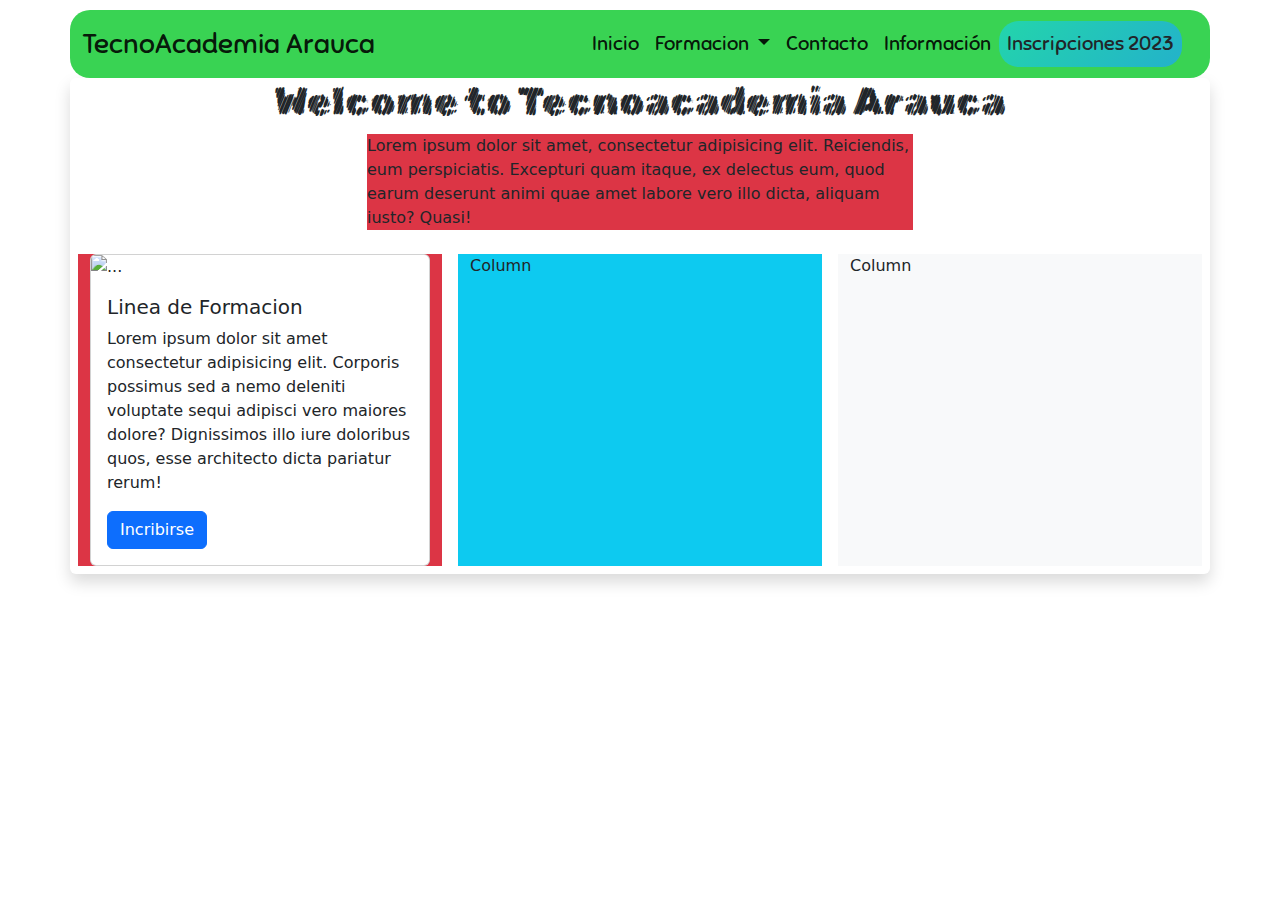
==== index.html @ 53ff36c5 "Index Navigation" ====
<!DOCTYPE html>
<html lang="en">

<head>
    <link rel="shortcut icon" href="assets/img/logoSena.png" type="image/x-icon">
    <!-- Link de esytilo personañlizados -->
    <link rel="stylesheet" href="/assets/style.css">
    <!-- Link de estilo de Bootstrap -->
    <link rel="stylesheet" href="assets/css/bootstrap.css">
    <meta charset="UTF-8">
    <meta http-equiv="X-UA-Compatible" content="IE=edge">
    <meta name="viewport"
        content="width=device-width, user-scalable=no, initial-scale=1.0, maximum-scale=1.0, minimum-scale=1.0">
    <title>BQ - Learning more and More</title>
</head>

<body>
    <header>
        <nav class="container navbar navbar-expand-lg menu-bar bg-sena" aria-label="Offcanvas navbar large">
            <div class="container-fluid">
                <a class="navbar-brand fs-3" href="">TecnoAcademia Arauca</a>
                <button class="navbar-toggler" type="button" data-bs-toggle="offcanvas"
                    data-bs-target="#offcanvasNavbar2" aria-controls="offcanvasNavbar2">
                    <span class="navbar-toggler-icon"></span>
                </button>
                <div class="offcanvas offcanvas-end text-bg-dark" tabindex="-1" id="offcanvasNavbar2"
                    aria-labelledby="offcanvasNavbar2Label">
                    <div class="offcanvas-header">
                        <h5 class="offcanvas-title" id="offcanvasNavbar2Label">Tecnoacademia Arauca</h5>
                        <button type="button" class="btn-close btn-close-white" data-bs-dismiss="offcanvas"
                            aria-label="Close"></button>
                    </div>
                    <div class="offcanvas-body">
                        <ul class="navbar-nav justify-content-end flex-grow-1 pe-3">
                            <li class="nav-item fs-5">
                                <a class="nav-link active" aria-current="page" href="#">Inicio</a>
                            </li>
                            <li class="nav-item dropdown fs-5">
                                <a class="nav-link dropdown-toggle active" href="#" role="button"
                                    data-bs-toggle="dropdown" aria-expanded="true">
                                    Formacion
                                </a>
                                <ul class="dropdown-menu">
                                    <li>Lineas disponibles</li>
                                    <li>
                                        <hr class="dropdown-divider">
                                    </li>
                                    <li><a class="dropdown-item fs-6" href="#">TIC</a></li>
                                    <li><a class="dropdown-item fs-6" href="#">Robotica</a></li>
                                    <li><a class="dropdown-item fs-6" href="#">Ingenieria</a></li>
                                    <li><a class="dropdown-item fs-6" href="#">Biotecnologia</a></li>
                                    <li><a class="dropdown-item fs-6" href="#">Ciencias Basicas</a></li>
                                </ul>
                            </li>
                            <li class="nav-item fs-5">
                                <a class="nav-link active" href="#">Contacto</a>
                            </li>
                            <li class="nav-item fs-5">
                                <a class="nav-link active" href="#">Información</a>
                            </li>
                            <li class="nav-item" id="btn-inscripciones">
                                <a class="nav-link active fs-5 text-dark" aria-current="page" href="view/">
                                    Inscripciones 2023
                                </a>
                            </li>
                        </ul>
                    </div>
                </div>
            </div>
        </nav>
    </header>
    <main>
        <!--? Banner de Under-Construction -->
        <!-- <div class="container shadow rounded">
            <div class="alert alert-danger fs-5" role="alert">
                Nuestro equipo de desarrollo aún se encuentra trabajando en este sitio Web 
            </div>  
            <div class="container-fluid mx-auto">
                <img src="assets/img/under_costruction.gif" class="img-fluid" alt="...">
            </div>
        </div> -->
        <div class="container shadow rounded">
            <div class="container">
                <h1 class="welcome-banner fs-1 text-center">Welcome to Tecnoacademia Arauca</h1>
                <div class="bg-danger col-6 mx-auto">
                    <p class="mx-auto">
                        Lorem ipsum dolor sit amet, consectetur adipisicing elit. Reiciendis, eum perspiciatis.
                        Excepturi quam itaque, ex delectus eum, quod earum deserunt animi quae amet labore vero illo
                        dicta, aliquam iusto? Quasi!
                    </p>
                </div>
            </div>
            <!-- Contenido de las lineas de formacion -->
            <div class="row">
                <div class="col bg-danger m-2">
                    <div class="card linea-formacion">
                        <img src="..." class="card-img-top" alt="...">
                        <div class="card-body">
                            <h5 class="card-title">Linea de Formacion</h5>
                            <p class="card-text">
                                Lorem ipsum dolor sit amet consectetur adipisicing elit. Corporis possimus sed a nemo
                                deleniti voluptate sequi adipisci vero maiores dolore? Dignissimos illo iure doloribus
                                quos, esse architecto dicta pariatur rerum!
                            </p>
                            <a href="/view/inscripcion.html" class="btn btn-primary">Incribirse</a>
                        </div>
                    </div>
                </div>
                <div class="col bg-info m-2">
                    Column
                </div>
                <div class="col bg-light m-2">
                    <!-- Here the content -->
                    Column
                </div>
            </div>
        </div>
    </main>

    <!-- <section>
        <div class="wave">
            <svg data-name="Layer 1" xmlns="http://www.w3.org/2000/svg" viewBox="0 0 1200 120"
                preserveAspectRatio="none">
                <path
                    d="M321.39,56.44c58-10.79,114.16-30.13,172-41.86,82.39-16.72,168.19-17.73,250.45-.39C823.78,31,906.67,72,985.66,92.83c70.05,18.48,146.53,26.09,214.34,3V0H0V27.35A600.21,600.21,0,0,0,321.39,56.44Z"
                    class="shape-fill"></path>
            </svg>
        </div>
    </section> -->
    <!-- Espacio reservado para la vinculacion de los frameworks -->
    <script src="assets/js/bootstrap.bundle.js"></script>
</body>

</html>
---- assets/style.css ----
@import url('https://fonts.googleapis.com/css2?family=Caveat&family=Inter:wght@500&family=Mansalva&family=Rubik+Marker+Hatch&family=Sniglet&display=swap');
/* List Font-family 
    ?font-family: 'Caveat', cursive;
    *font-family: 'Mansalva', cursive;
    ?font-family: 'Rubik Marker Hatch', cursive;
    *font-family: 'Sniglet', cursive;
    ?font-family: 'Inter', sans-serif
*/
@import url(css/menu.css);
/* Importamos los estilos que estan por serpardo */

/* Estilo de colo con paleta de colores sena */
.bg-sena{
    background:#39d353
}
.bg-navbar{
    background: rgb(80,194,110);
    background: linear-gradient(346deg, rgba(80,194,110,1) 14%, rgba(57,169,0,1) 48%, rgba(24,177,134,0.9920343137254902) 88%);
}
.menu-bar{
    margin-top: 10px;
    border-radius: 20px;
    /* font-family: 'Inter', sans-serif; */
    font-family: 'Sniglet', cursive;
}
.welcome-banner{
    font-family: 'Rubik Marker Hatch', cursive
}
#btn-inscripciones{
    border-radius: 20px;
    background: linear-gradient(-45deg, #ee7752, #e73c7e, #23a6d5, #23d5ab);
	background-size: 400% 400%;
	-webkit-animation: gradient 10s ease infinite;
	        animation: gradient 10s ease infinite;
}
@keyframes gradient {
	0% {
		background-position: 0% 50%;
	}
	50% {
		background-position: 100% 50%;
	}
	100% {
		background-position: 0% 50%;
	}
}
#btn-inscripciones:hover{
    background-color: rgb(187, 156, 115);
    border-radius: 20px;
    transform: scale(1.05);
}
/*? Estilo del banner de sitio en construccion */
#welcome-banner{
    font-size: 50px; 
    font-family: 'Mansalva', cursive;
    text-align: center;

}
.linea-formacion{
    transition: 0.2s linear;
}
.linea-formacion:hover{
    transform: translateY(-15px);
}

.under-construction{
    border-radius: 20%;
    width: 30pc;
    height: 30pc;
    background-image: url(img/68977-sitio-web-en-construccion.gif);
    background-repeat: no-repeat;
    background-size: cover;
    margin: auto;
    display: flex;
    justify-content: center;
}

.wave {
    position: absolute;
    bottom: 0;
    left: 0;
    width: 100%;
    overflow: hidden;
    line-height: 0;
    transform: rotate(180deg);
}

.wave svg {
    position: relative;
    display: block;
    width: calc(126% + 1.3px);
    height: 282px;
}

.wave .shape-fill {
    fill: #39a900;
}
/* Espacio para el formulario */
.form-layout{
    max-width: 1000px;
}
.next-section{
    background-color: #e73c7e;
    width: 100px;
    height: 50px;
}
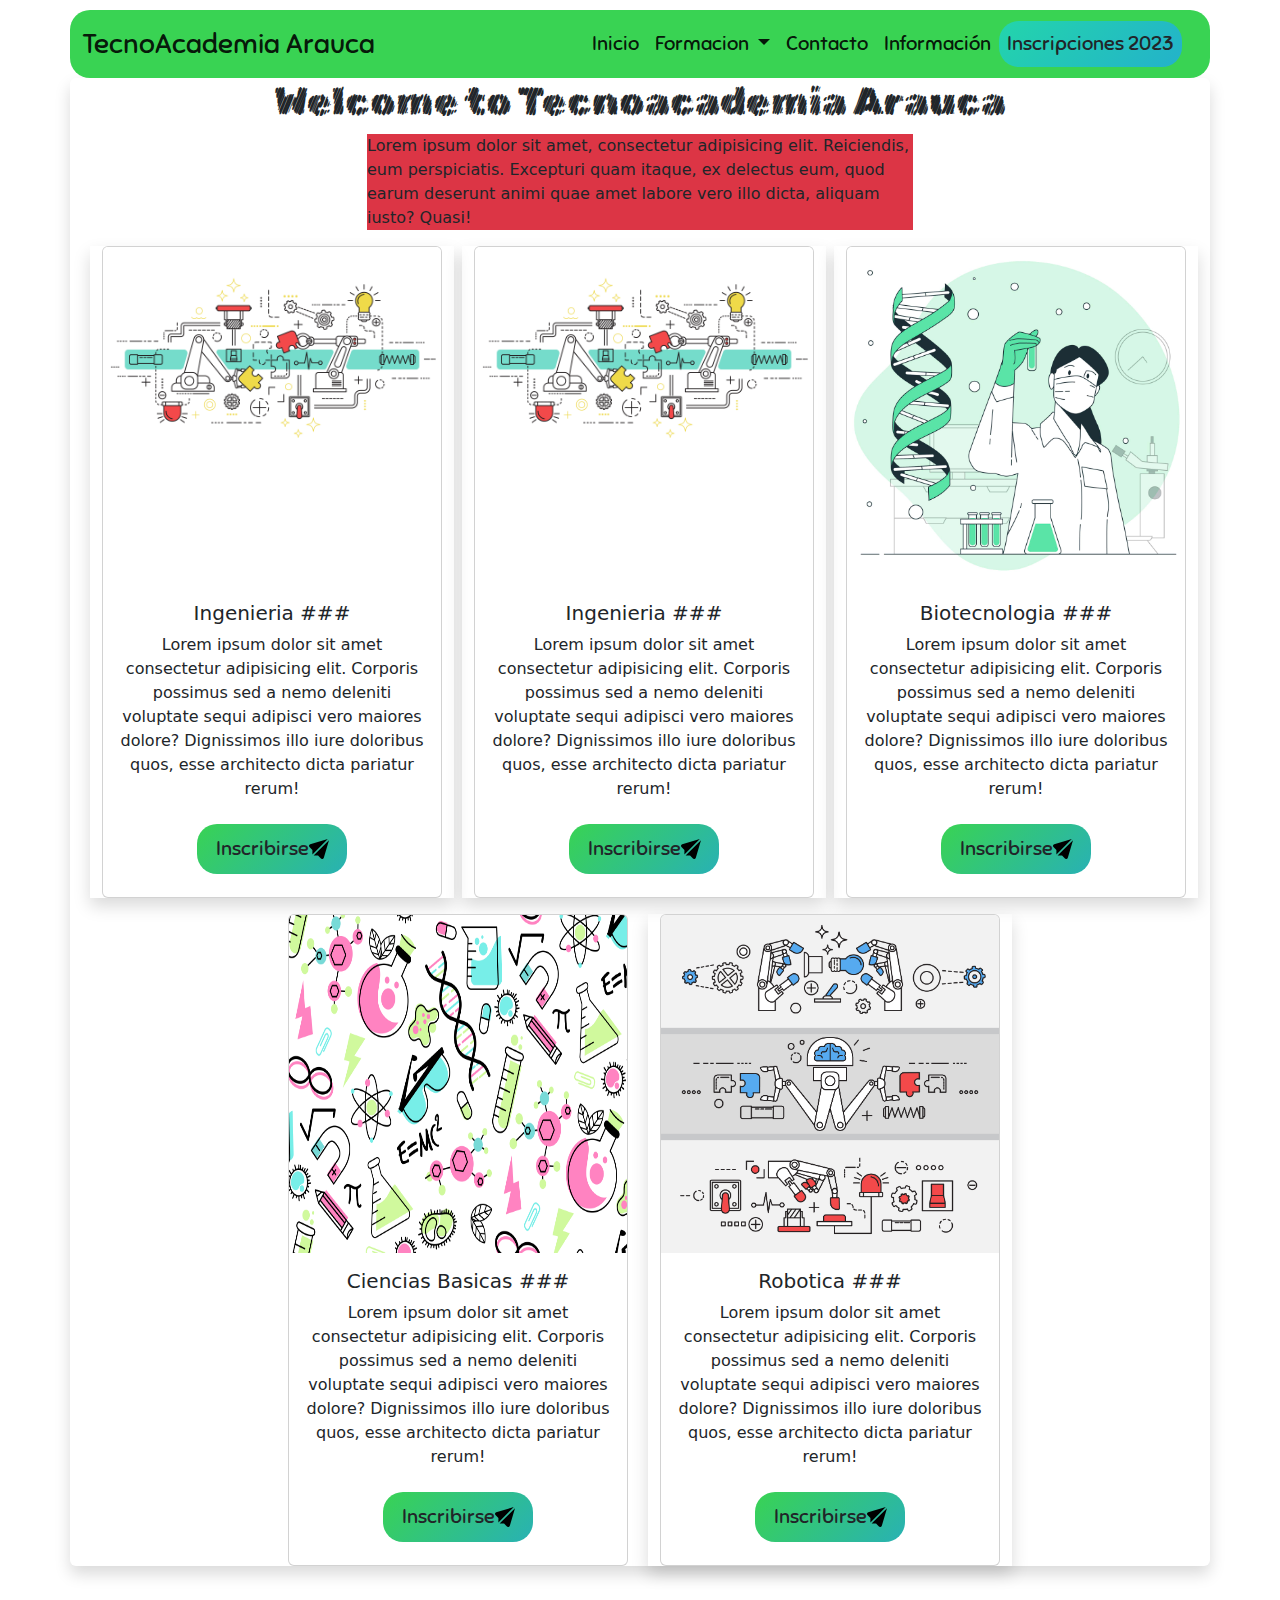
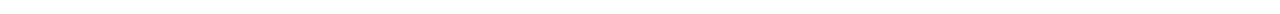
==== commit 0db0e6fb: "delete this" ====
--- a/index.html
+++ b/index.html
@@ -1,17 +1,16 @@
 <!DOCTYPE html>
 <html lang="en">
-
 <head>
     <link rel="shortcut icon" href="assets/img/logoSena.png" type="image/x-icon">
     <!-- Link de esytilo personañlizados -->
-    <link rel="stylesheet" href="/assets/style.css">
+    <link rel="stylesheet" href="assets/style.css">
     <!-- Link de estilo de Bootstrap -->
     <link rel="stylesheet" href="assets/css/bootstrap.css">
     <meta charset="UTF-8">
     <meta http-equiv="X-UA-Compatible" content="IE=edge">
     <meta name="viewport"
         content="width=device-width, user-scalable=no, initial-scale=1.0, maximum-scale=1.0, minimum-scale=1.0">
-    <title>BQ - Learning more and More</title>
+    <title>Tecnoacademia Arauca</title>
 </head>
 
 <body>
@@ -91,29 +90,122 @@
                 </div>
             </div>
             <!-- Contenido de las lineas de formacion -->
-            <div class="row">
-                <div class="col bg-danger m-2">
-                    <div class="card linea-formacion">
-                        <img src="..." class="card-img-top" alt="...">
-                        <div class="card-body">
-                            <h5 class="card-title">Linea de Formacion</h5>
-                            <p class="card-text">
-                                Lorem ipsum dolor sit amet consectetur adipisicing elit. Corporis possimus sed a nemo
-                                deleniti voluptate sequi adipisci vero maiores dolore? Dignissimos illo iure doloribus
-                                quos, esse architecto dicta pariatur rerum!
-                            </p>
-                            <a href="/view/inscripcion.html" class="btn btn-primary">Incribirse</a>
+            <div class="container text-center">
+                <div class="row mt-2">
+                    <div class="col-sm shadow ms-2">
+                        <!--* Linea de formacion de ingenieria -->
+                        <div class="card linea-formacion h-100">
+                            <div class="h-100">
+                                <img src="assets/img/banner-ingenieria.jpg" class="card-img-top img-fill" alt="...">
+                            </div>
+                            <div class="card-body">
+                                <h5 class="card-title titulo-linea">Ingenieria ###</h5>
+                                <p class="card-text">
+                                    Lorem ipsum dolor sit amet consectetur adipisicing elit. Corporis possimus sed a nemo
+                                    deleniti voluptate sequi adipisci vero maiores dolore? Dignissimos illo iure doloribus
+                                    quos, esse architecto dicta pariatur rerum!
+                                </p>
+                                <a href="/view/inscripcion.html" class="btn fs-5">
+                                    <div class="btn-inscripcion mx-auto">
+                                        Inscribirse
+                                        <img src="assets/icon/submit.svg" alt="" class="icon submit rotate">
+                                    </div>
+                                </a>
+                            </div>
+                        </div>
+                    </div><!-- !Fin de la columna de la linea de tic -->
+                    <div class="col-sm shadow ms-2">
+                        <!--* Linea de formacion de ingenieria -->
+                        <div class="card linea-formacion h-100">
+                            <div class="h-100">
+                                <img src="assets/img/banner-ingenieria.jpg" class="card-img-top img-fill" alt="...">
+                            </div>
+                            <div class="card-body">
+                                <h5 class="card-title titulo-linea">Ingenieria ###</h5>
+                                <p class="card-text">
+                                    Lorem ipsum dolor sit amet consectetur adipisicing elit. Corporis possimus sed a nemo
+                                    deleniti voluptate sequi adipisci vero maiores dolore? Dignissimos illo iure doloribus
+                                    quos, esse architecto dicta pariatur rerum!
+                                </p>
+                                <a href="/view/inscripcion.html" class="btn fs-5">
+                                    <div class="btn-inscripcion mx-auto">
+                                        Inscribirse
+                                        <img src="assets/icon/submit.svg" alt="" class="icon submit rotate">
+                                    </div>
+                                </a>
+                            </div>
+                        </div>
+                    </div><!-- !Fin de la columna de la linea de ingenieria -->
+                    <div class="col-sm shadow ms-2">
+                        <!--*Linea de formacion de Biotecnologia -->
+                        <div class="card linea-formacion h-100">
+                            <img src="assets/img/biotech-banner.jpg" class="card-img-top h-100" alt="...">
+                            <div class="card-body">
+                                <h5 class="card-title titulo-linea">Biotecnologia ###</h5>
+                                <p class="card-text">
+                                    Lorem ipsum dolor sit amet consectetur adipisicing elit. Corporis possimus sed a nemo
+                                    deleniti voluptate sequi adipisci vero maiores dolore? Dignissimos illo iure doloribus
+                                    quos, esse architecto dicta pariatur rerum!
+                                </p>
+                                <a href="/view/inscripcion.html" class="btn fs-5">
+                                    <div class="btn-inscripcion mx-auto">
+                                        Inscribirse
+                                        <img src="assets/icon/submit.svg" alt="" class="icon submit rotate">
+                                    </div>
+                                </a>
+                            </div>
+                        </div>
+                    </div><!-- !Fin de la columna de la linea de biotecnologia -->
+                </div>
+                <!--? Separador de Linea, comienzo de nueva fila -->
+                <div class="row mb-5">
+                    <div class="col-sm-8 mx-auto">
+                        <div class="row mt-3">
+                            <div class="col-sm ms-2">
+                                <!--* Linea de formacion de Ciencias Basicas -->
+                                <div class="card linea-formacion h-100 w-100">
+                                    <img src="assets/img/banner-ciencias.jpg" class="card-img-top h-100" alt="...">
+                                    <div class="card-body">
+                                        <h5 class="card-title titulo-linea">Ciencias Basicas ###</h5>
+                                        <p class="card-text">
+                                            Lorem ipsum dolor sit amet consectetur adipisicing elit. Corporis possimus sed a nemo
+                                            deleniti voluptate sequi adipisci vero maiores dolore? Dignissimos illo iure doloribus
+                                            quos, esse architecto dicta pariatur rerum!
+                                        </p>
+                                        <a href="/view/inscripcion.html" class="btn fs-5">
+                                            <div class="btn-inscripcion mx-auto">
+                                                Inscribirse
+                                                <img src="assets/icon/submit.svg" alt="" class="icon submit rotate">
+                                            </div>
+                                        </a>
+                                    </div>
+                                </div>
+                            </div>
+                            <div class="col-sm shadow ms-2" >
+                                <!--* Linea de Formacion Robotica -->
+                                <div class="card linea-formacion h-100">
+                                    <img src="assets/img/2-roboti-banner.jpg" class="card-img-top h-100 w-100" alt="...">
+                                    <div class="card-body">
+                                        <h5 class="card-title titulo-linea">Robotica ###</h5>
+                                        <p class="card-text">
+                                            Lorem ipsum dolor sit amet consectetur adipisicing elit. Corporis possimus sed a nemo
+                                            deleniti voluptate sequi adipisci vero maiores dolore? Dignissimos illo iure doloribus
+                                            quos, esse architecto dicta pariatur rerum!
+                                        </p>
+                                        <a href="/view/inscripcion.html" class="btn fs-5">
+                                            <div class="btn-inscripcion mx-auto">
+                                                Inscribirse
+                                                <img src="assets/icon/submit.svg" alt="" class="icon submit rotate">
+                                            </div>
+                                        </a>
+                                    </div>
+                                </div>
+                            </div>
                         </div>
                     </div>
-                </div>
-                <div class="col bg-info m-2">
-                    Column
-                </div>
-                <div class="col bg-light m-2">
-                    <!-- Here the content -->
-                    Column
-                </div>
-            </div>
+                    <!-- <div class="col-sm-2 shadow">col-sm-8</div> -->
+                </div>
+              </div>
         </div>
     </main>
 
--- a/assets/style.css
+++ b/assets/style.css
@@ -30,8 +30,8 @@
     border-radius: 20px;
     background: linear-gradient(-45deg, #ee7752, #e73c7e, #23a6d5, #23d5ab);
 	background-size: 400% 400%;
-	-webkit-animation: gradient 10s ease infinite;
-	        animation: gradient 10s ease infinite;
+	-webkit-animation: gradient 4s ease infinite;
+	        animation: gradient 4s ease infinite;
 }
 @keyframes gradient {
 	0% {
@@ -60,7 +60,8 @@
     transition: 0.2s linear;
 }
 .linea-formacion:hover{
-    transform: translateY(-15px);
+    /* transform: translateY(-15px); */
+    transform: scale(1.01) translateY(-10px);
 }
 
 .under-construction{
@@ -103,4 +104,47 @@
     background-color: #e73c7e;
     width: 100px;
     height: 50px;
+}
+.btn-inscripcion{
+	text-decoration: none;
+	background: linear-gradient(-45deg, #39d353, #6dce297d, #23a6d5, #39d353);
+	background-size: 400% 400%;
+	-webkit-animation: change-color 4s ease infinite;
+	        animation: change-color 4s ease infinite;
+	border: none;
+	border-radius: 20px; 
+	display: flex;
+	justify-content: center;
+	align-items: center;
+	height: 50px;
+	font-family: 'Sniglet', cursive;
+    width: 150px;
+	transition: 0.2s linear;
+}
+@keyframes change-color {
+	0% {
+		background-position: 0% 50%;
+	}
+	50% {
+		background-position: 100% 50%;
+	}
+	100% {
+		background-position: 0% 50%;
+	}
+}
+.icon{
+	width: 20px;
+	transition: 0.4s linear;
+}
+.rotate:hover{
+	transform: rotate(90deg);
+}
+.img-fill{
+    object-fit: fill;
+}
+#tic-line-banner{
+    background-image: url('img/banner-ingenieria.jpg');
+    background-size:200%;
+    background-repeat: no-repeat;
+    background-position: center;
 }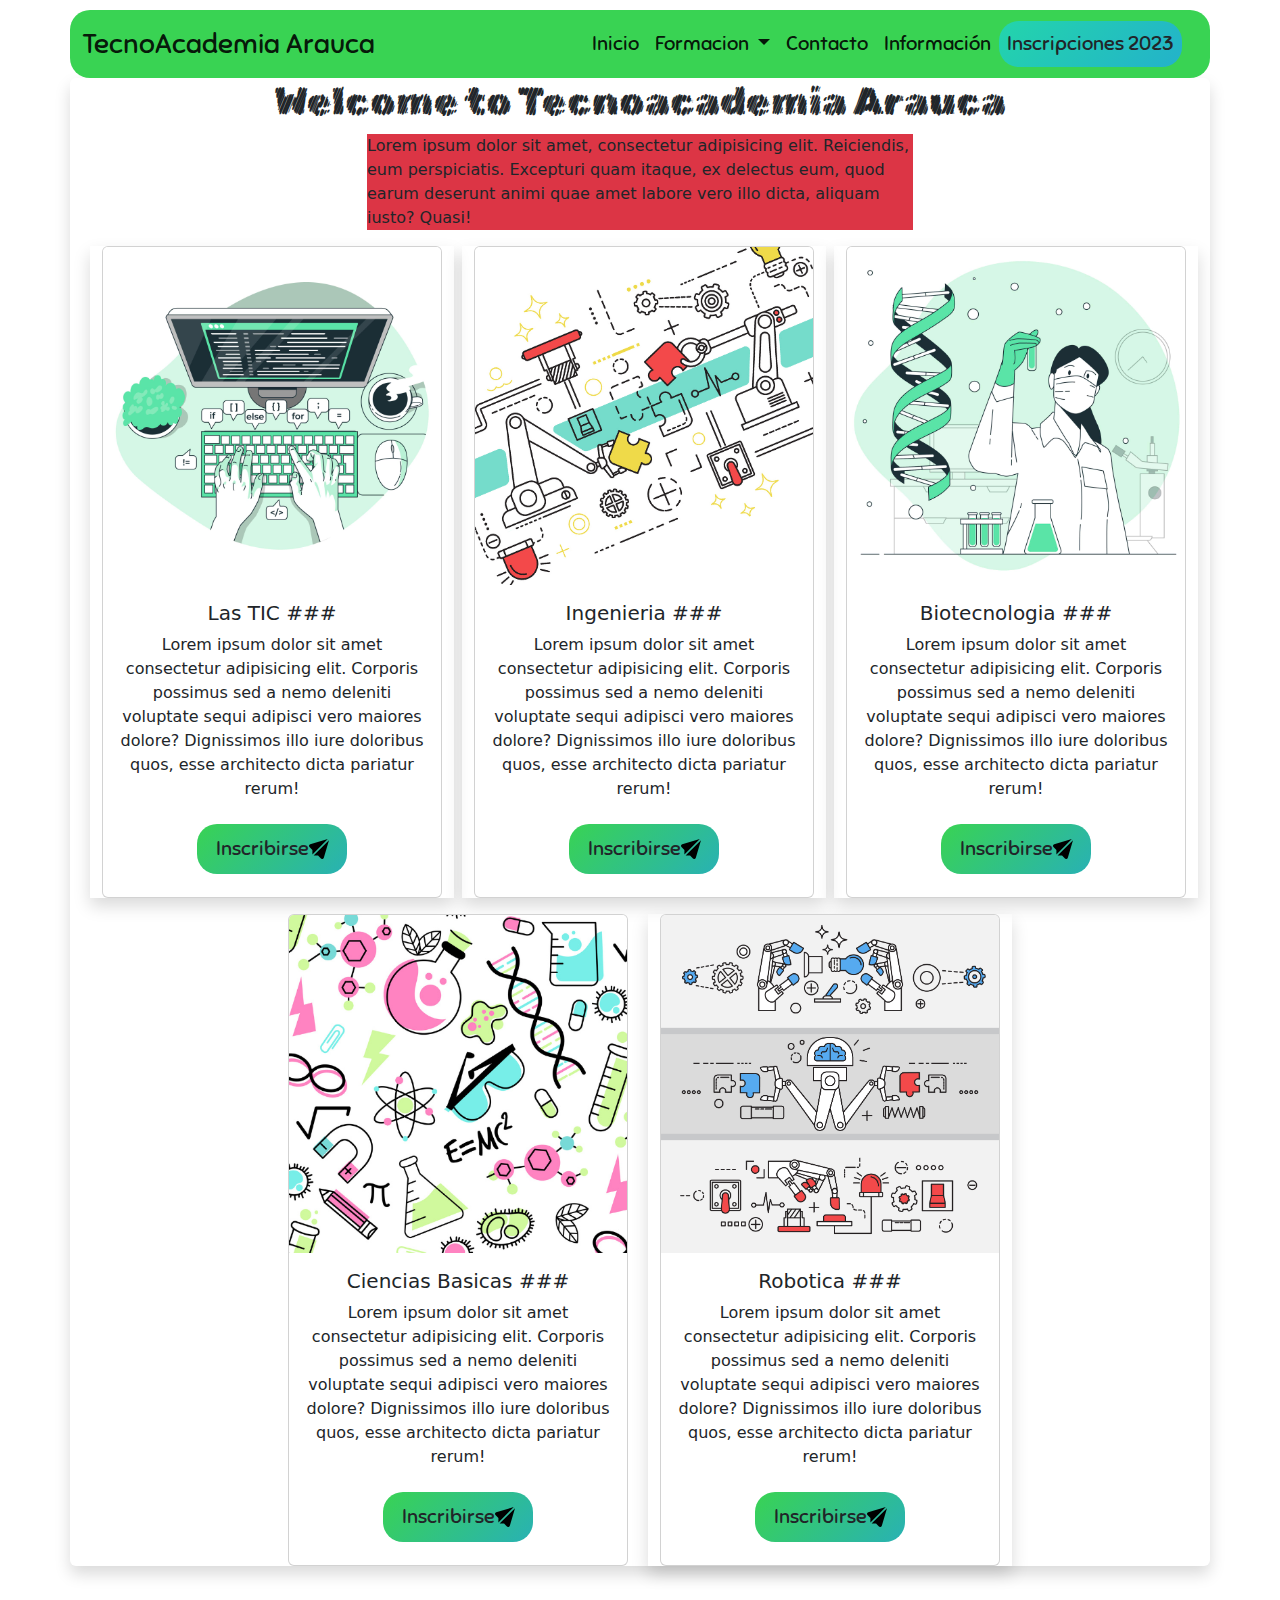
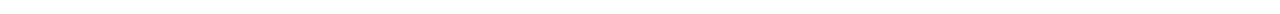
==== commit 051e4faa: "git commit" ====
--- a/index.html
+++ b/index.html
@@ -96,10 +96,10 @@
                         <!--* Linea de formacion de ingenieria -->
                         <div class="card linea-formacion h-100">
                             <div class="h-100">
-                                <img src="assets/img/banner-ingenieria.jpg" class="card-img-top img-fill" alt="...">
+                                <img src="assets/img/t2-banner.jpg" class="card-img-top img-fill" alt="...">
                             </div>
                             <div class="card-body">
-                                <h5 class="card-title titulo-linea">Ingenieria ###</h5>
+                                <h5 class="card-title titulo-linea">Las TIC ###</h5>
                                 <p class="card-text">
                                     Lorem ipsum dolor sit amet consectetur adipisicing elit. Corporis possimus sed a nemo
                                     deleniti voluptate sequi adipisci vero maiores dolore? Dignissimos illo iure doloribus
@@ -118,7 +118,7 @@
                         <!--* Linea de formacion de ingenieria -->
                         <div class="card linea-formacion h-100">
                             <div class="h-100">
-                                <img src="assets/img/banner-ingenieria.jpg" class="card-img-top img-fill" alt="...">
+                                <img src="assets/img/c-banner-ingenieria.png" class="card-img-top img-fill" alt="...">
                             </div>
                             <div class="card-body">
                                 <h5 class="card-title titulo-linea">Ingenieria ###</h5>
@@ -164,7 +164,7 @@
                             <div class="col-sm ms-2">
                                 <!--* Linea de formacion de Ciencias Basicas -->
                                 <div class="card linea-formacion h-100 w-100">
-                                    <img src="assets/img/banner-ciencias.jpg" class="card-img-top h-100" alt="...">
+                                    <img src="assets/img/o-banner-ciencias.png" class="card-img-top h-100" alt="...">
                                     <div class="card-body">
                                         <h5 class="card-title titulo-linea">Ciencias Basicas ###</h5>
                                         <p class="card-text">
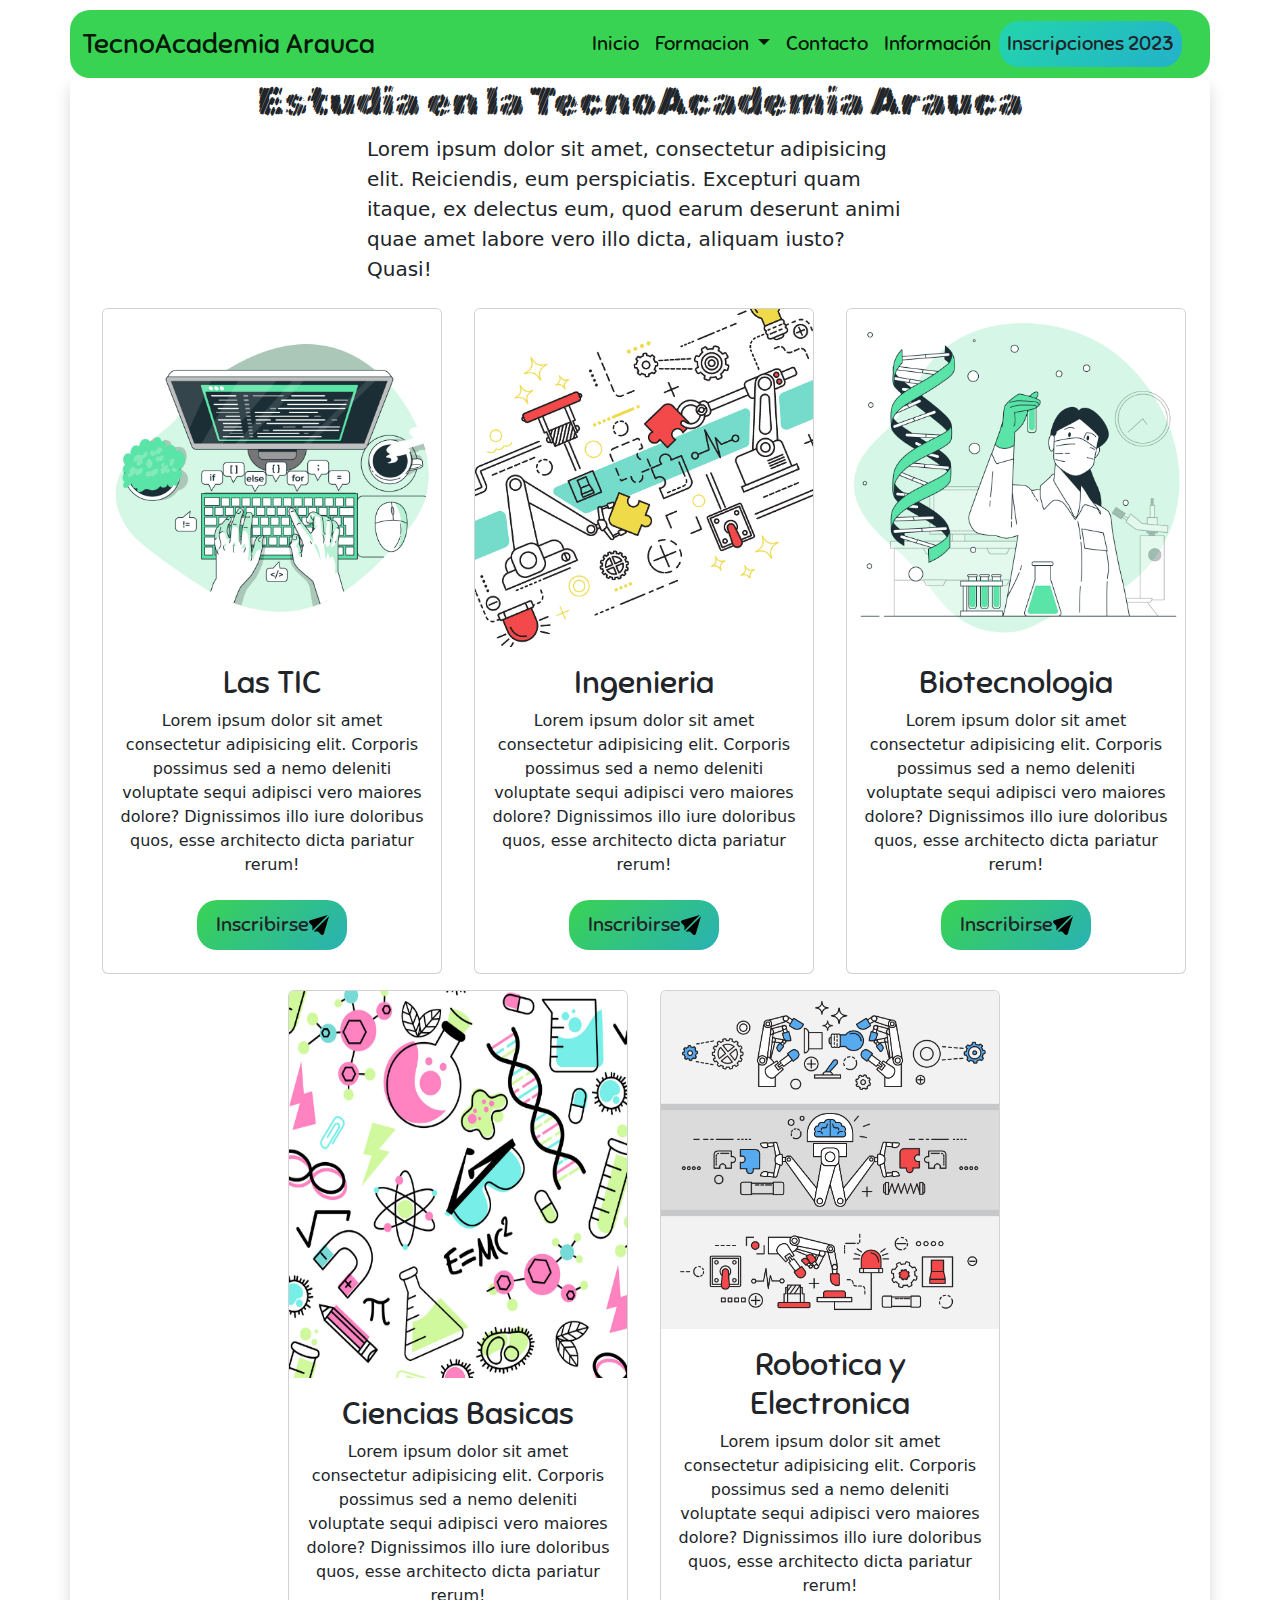
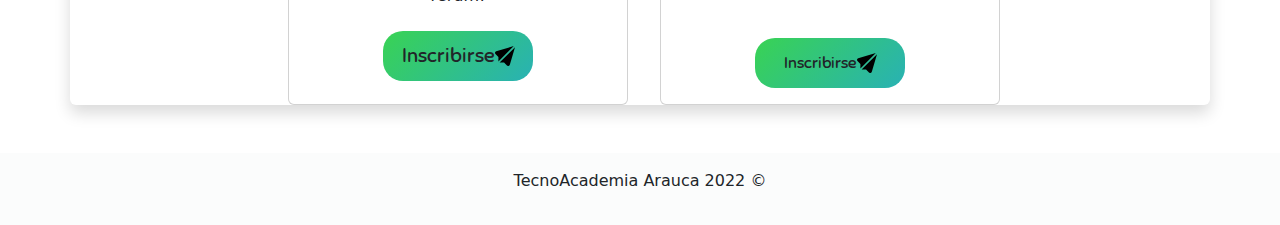
==== commit 455ce69a: "new features" ====
--- a/index.html
+++ b/index.html
@@ -48,7 +48,7 @@
                                     <li><a class="dropdown-item fs-6" href="#">Robotica</a></li>
                                     <li><a class="dropdown-item fs-6" href="#">Ingenieria</a></li>
                                     <li><a class="dropdown-item fs-6" href="#">Biotecnologia</a></li>
-                                    <li><a class="dropdown-item fs-6" href="#">Ciencias Basicas</a></li>
+                                    <li><a class="dropdown-item fs-6" href="#cbasicas">Ciencias Basicas</a></li>
                                 </ul>
                             </li>
                             <li class="nav-item fs-5">
@@ -79,10 +79,10 @@
             </div>
         </div> -->
         <div class="container shadow rounded">
-            <div class="container">
-                <h1 class="welcome-banner fs-1 text-center">Welcome to Tecnoacademia Arauca</h1>
-                <div class="bg-danger col-6 mx-auto">
-                    <p class="mx-auto">
+            <div class="container mb-4">
+                <h1 class="welcome-banner fs-1 text-center">Estudia en la TecnoAcademia Arauca</h1>
+                <div class="col-6 mx-auto">
+                    <p class="mx-auto fs-5">
                         Lorem ipsum dolor sit amet, consectetur adipisicing elit. Reiciendis, eum perspiciatis.
                         Excepturi quam itaque, ex delectus eum, quod earum deserunt animi quae amet labore vero illo
                         dicta, aliquam iusto? Quasi!
@@ -92,20 +92,20 @@
             <!-- Contenido de las lineas de formacion -->
             <div class="container text-center">
                 <div class="row mt-2">
-                    <div class="col-sm shadow ms-2">
-                        <!--* Linea de formacion de ingenieria -->
+                    <div class="col-sm ms-2">
+                        <!--* Linea de formacion de las TIC -->
                         <div class="card linea-formacion h-100">
                             <div class="h-100">
                                 <img src="assets/img/t2-banner.jpg" class="card-img-top img-fill" alt="...">
                             </div>
                             <div class="card-body">
-                                <h5 class="card-title titulo-linea">Las TIC ###</h5>
+                                <h5 class="card-title titulo-linea">Las TIC</h5>
                                 <p class="card-text">
                                     Lorem ipsum dolor sit amet consectetur adipisicing elit. Corporis possimus sed a nemo
                                     deleniti voluptate sequi adipisci vero maiores dolore? Dignissimos illo iure doloribus
                                     quos, esse architecto dicta pariatur rerum!
                                 </p>
-                                <a href="/view/inscripcion.html" class="btn fs-5">
+                                <a href="view/inscripcion.php?linea=tic" class="btn fs-5">
                                     <div class="btn-inscripcion mx-auto">
                                         Inscribirse
                                         <img src="assets/icon/submit.svg" alt="" class="icon submit rotate">
@@ -114,20 +114,20 @@
                             </div>
                         </div>
                     </div><!-- !Fin de la columna de la linea de tic -->
-                    <div class="col-sm shadow ms-2">
+                    <div class="col-sm ms-2">
                         <!--* Linea de formacion de ingenieria -->
                         <div class="card linea-formacion h-100">
                             <div class="h-100">
                                 <img src="assets/img/c-banner-ingenieria.png" class="card-img-top img-fill" alt="...">
                             </div>
                             <div class="card-body">
-                                <h5 class="card-title titulo-linea">Ingenieria ###</h5>
+                                <h5 class="card-title titulo-linea">Ingenieria</h5>
                                 <p class="card-text">
                                     Lorem ipsum dolor sit amet consectetur adipisicing elit. Corporis possimus sed a nemo
                                     deleniti voluptate sequi adipisci vero maiores dolore? Dignissimos illo iure doloribus
                                     quos, esse architecto dicta pariatur rerum!
                                 </p>
-                                <a href="/view/inscripcion.html" class="btn fs-5">
+                                <a href="view/inscripcion.php?linea=ingenieria" class="btn fs-5">
                                     <div class="btn-inscripcion mx-auto">
                                         Inscribirse
                                         <img src="assets/icon/submit.svg" alt="" class="icon submit rotate">
@@ -136,18 +136,18 @@
                             </div>
                         </div>
                     </div><!-- !Fin de la columna de la linea de ingenieria -->
-                    <div class="col-sm shadow ms-2">
+                    <div class="col-sm ms-2">
                         <!--*Linea de formacion de Biotecnologia -->
                         <div class="card linea-formacion h-100">
                             <img src="assets/img/biotech-banner.jpg" class="card-img-top h-100" alt="...">
                             <div class="card-body">
-                                <h5 class="card-title titulo-linea">Biotecnologia ###</h5>
+                                <h5 class="card-title titulo-linea">Biotecnologia</h5>
                                 <p class="card-text">
                                     Lorem ipsum dolor sit amet consectetur adipisicing elit. Corporis possimus sed a nemo
                                     deleniti voluptate sequi adipisci vero maiores dolore? Dignissimos illo iure doloribus
                                     quos, esse architecto dicta pariatur rerum!
                                 </p>
-                                <a href="/view/inscripcion.html" class="btn fs-5">
+                                <a href="view/inscripcion.php?linea=biotecnologia" class="btn fs-5">
                                     <div class="btn-inscripcion mx-auto">
                                         Inscribirse
                                         <img src="assets/icon/submit.svg" alt="" class="icon submit rotate">
@@ -166,13 +166,13 @@
                                 <div class="card linea-formacion h-100 w-100">
                                     <img src="assets/img/o-banner-ciencias.png" class="card-img-top h-100" alt="...">
                                     <div class="card-body">
-                                        <h5 class="card-title titulo-linea">Ciencias Basicas ###</h5>
+                                        <h5 class="card-title titulo-linea">Ciencias Basicas</h5>
                                         <p class="card-text">
                                             Lorem ipsum dolor sit amet consectetur adipisicing elit. Corporis possimus sed a nemo
                                             deleniti voluptate sequi adipisci vero maiores dolore? Dignissimos illo iure doloribus
                                             quos, esse architecto dicta pariatur rerum!
                                         </p>
-                                        <a href="/view/inscripcion.html" class="btn fs-5">
+                                        <a href="view/inscripcion.php?linea=cbasicas" class="btn fs-5">
                                             <div class="btn-inscripcion mx-auto">
                                                 Inscribirse
                                                 <img src="assets/icon/submit.svg" alt="" class="icon submit rotate">
@@ -181,18 +181,18 @@
                                     </div>
                                 </div>
                             </div>
-                            <div class="col-sm shadow ms-2" >
+                            <div class="col-sm ms-2" >
                                 <!--* Linea de Formacion Robotica -->
                                 <div class="card linea-formacion h-100">
                                     <img src="assets/img/2-roboti-banner.jpg" class="card-img-top h-100 w-100" alt="...">
                                     <div class="card-body">
-                                        <h5 class="card-title titulo-linea">Robotica ###</h5>
+                                        <h5 class="card-title titulo-linea" id="cbasicas">Robotica y Electronica</h5>
                                         <p class="card-text">
                                             Lorem ipsum dolor sit amet consectetur adipisicing elit. Corporis possimus sed a nemo
                                             deleniti voluptate sequi adipisci vero maiores dolore? Dignissimos illo iure doloribus
                                             quos, esse architecto dicta pariatur rerum!
                                         </p>
-                                        <a href="/view/inscripcion.html" class="btn fs-5">
+                                        <a href="view/inscripcion.php?linea=robotica" class="btn fs-5"></a>
                                             <div class="btn-inscripcion mx-auto">
                                                 Inscribirse
                                                 <img src="assets/icon/submit.svg" alt="" class="icon submit rotate">
@@ -208,17 +208,13 @@
               </div>
         </div>
     </main>
-
-    <!-- <section>
-        <div class="wave">
-            <svg data-name="Layer 1" xmlns="http://www.w3.org/2000/svg" viewBox="0 0 1200 120"
-                preserveAspectRatio="none">
-                <path
-                    d="M321.39,56.44c58-10.79,114.16-30.13,172-41.86,82.39-16.72,168.19-17.73,250.45-.39C823.78,31,906.67,72,985.66,92.83c70.05,18.48,146.53,26.09,214.34,3V0H0V27.35A600.21,600.21,0,0,0,321.39,56.44Z"
-                    class="shape-fill"></path>
-            </svg>
+    <footer class="footer mt-auto py-3 bg-light bg-opacity-50">
+        <div class="container">
+            <p class="text-center">
+                TecnoAcademia Arauca 2022 &copy; 
+            </p> 
         </div>
-    </section> -->
+    </footer>
     <!-- Espacio reservado para la vinculacion de los frameworks -->
     <script src="assets/js/bootstrap.bundle.js"></script>
 </body>
--- a/assets/style.css
+++ b/assets/style.css
@@ -105,6 +105,11 @@
     width: 100px;
     height: 50px;
 }
+.titulo-linea{
+    font-size: xx-large;
+    font-family: 'Sniglet', cursive;
+    
+}
 .btn-inscripcion{
 	text-decoration: none;
 	background: linear-gradient(-45deg, #39d353, #6dce297d, #23a6d5, #39d353);
@@ -139,12 +144,3 @@
 .rotate:hover{
 	transform: rotate(90deg);
 }
-.img-fill{
-    object-fit: fill;
-}
-#tic-line-banner{
-    background-image: url('img/banner-ingenieria.jpg');
-    background-size:200%;
-    background-repeat: no-repeat;
-    background-position: center;
-}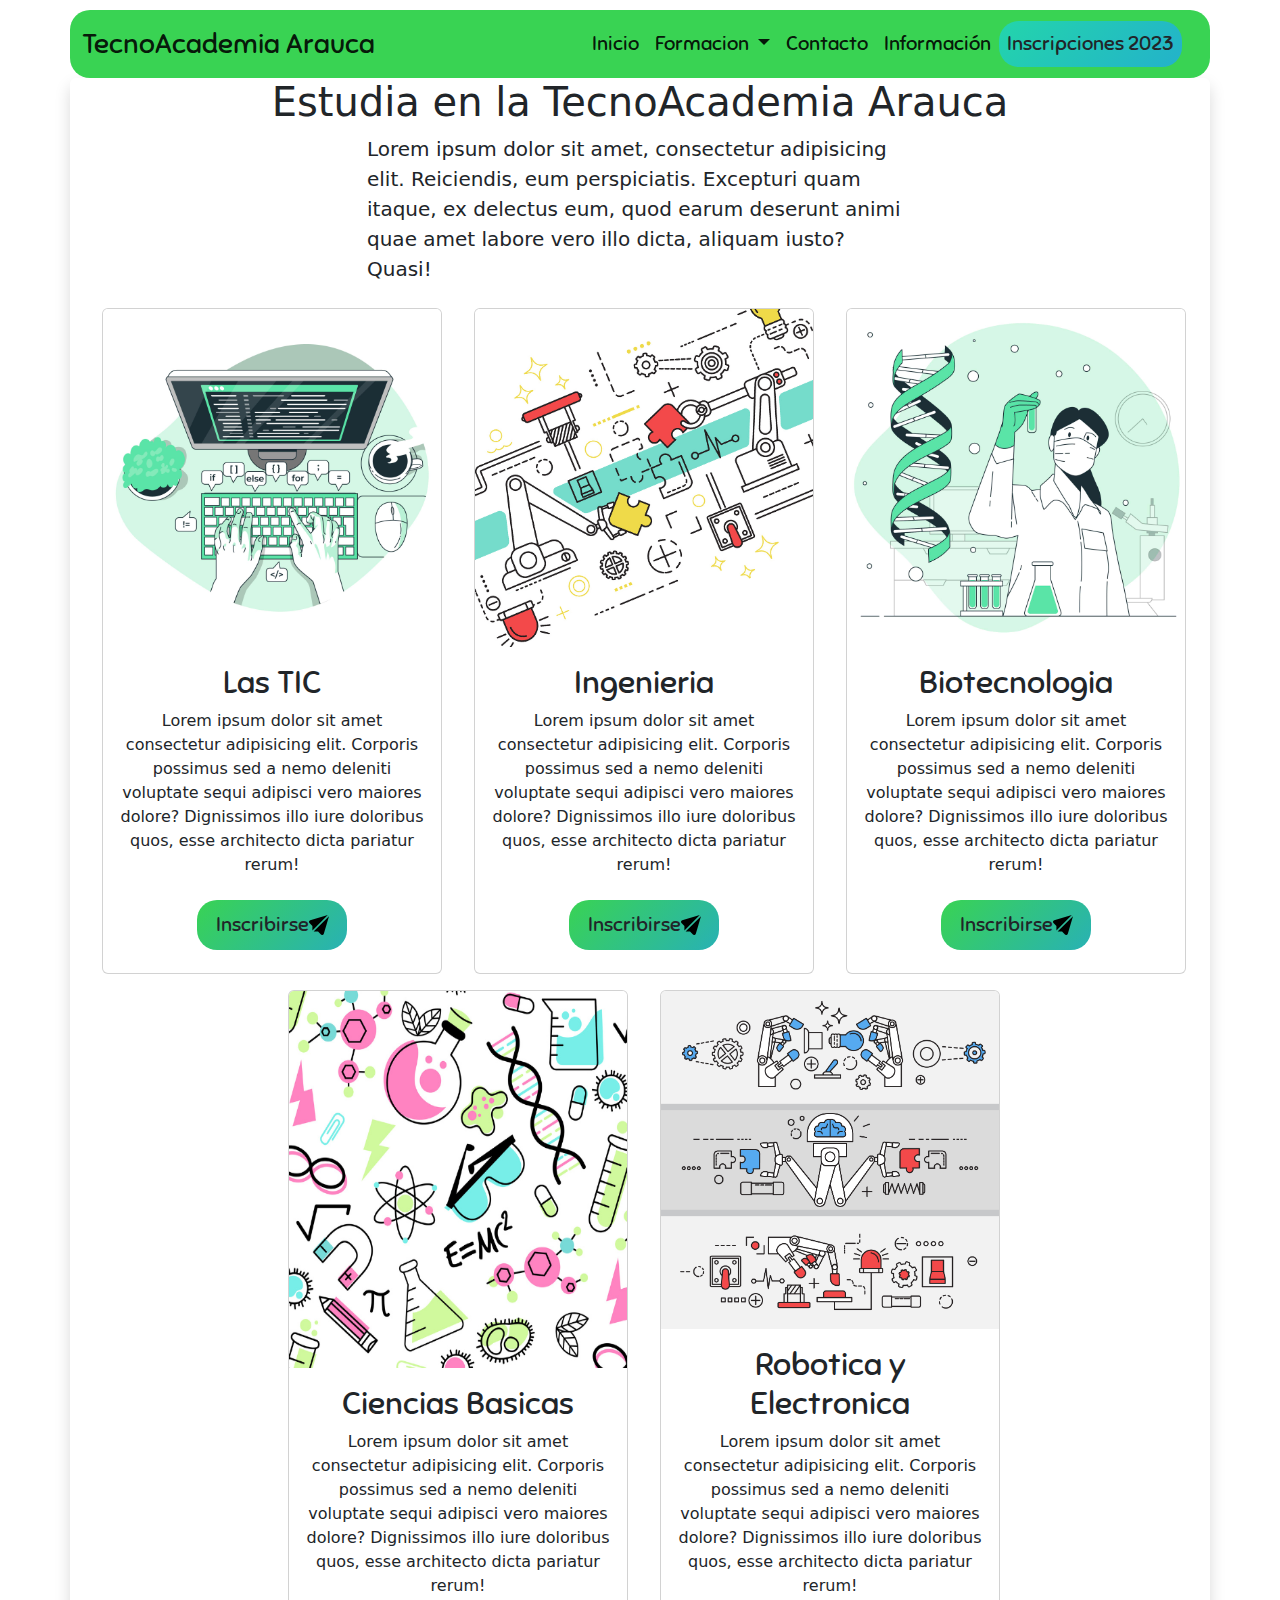
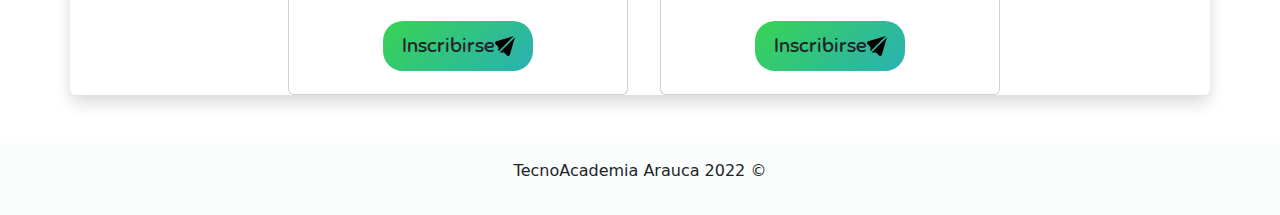
==== commit ab600aba: "Creacion del formulario y script de autoseleccion" ====
--- a/index.html
+++ b/index.html
@@ -22,11 +22,11 @@
                     data-bs-target="#offcanvasNavbar2" aria-controls="offcanvasNavbar2">
                     <span class="navbar-toggler-icon"></span>
                 </button>
-                <div class="offcanvas offcanvas-end text-bg-dark" tabindex="-1" id="offcanvasNavbar2"
+                <div class="offcanvas offcanvas-end text-bg-light" tabindex="-1" id="offcanvasNavbar2"
                     aria-labelledby="offcanvasNavbar2Label">
                     <div class="offcanvas-header">
                         <h5 class="offcanvas-title" id="offcanvasNavbar2Label">Tecnoacademia Arauca</h5>
-                        <button type="button" class="btn-close btn-close-white" data-bs-dismiss="offcanvas"
+                        <button type="button" class="btn-close btn-close-dark" data-bs-dismiss="offcanvas"
                             aria-label="Close"></button>
                     </div>
                     <div class="offcanvas-body">
@@ -58,7 +58,7 @@
                                 <a class="nav-link active" href="#">Información</a>
                             </li>
                             <li class="nav-item" id="btn-inscripciones">
-                                <a class="nav-link active fs-5 text-dark" aria-current="page" href="view/">
+                                <a class="nav-link active fs-5 text-dark" aria-current="page" href="view/inscripcion.php">
                                     Inscripciones 2023
                                 </a>
                             </li>
@@ -80,7 +80,7 @@
         </div> -->
         <div class="container shadow rounded">
             <div class="container mb-4">
-                <h1 class="welcome-banner fs-1 text-center">Estudia en la TecnoAcademia Arauca</h1>
+                <h1 class="fs-1 text-center">Estudia en la TecnoAcademia Arauca</h1>
                 <div class="col-6 mx-auto">
                     <p class="mx-auto fs-5">
                         Lorem ipsum dolor sit amet, consectetur adipisicing elit. Reiciendis, eum perspiciatis.
@@ -192,7 +192,7 @@
                                             deleniti voluptate sequi adipisci vero maiores dolore? Dignissimos illo iure doloribus
                                             quos, esse architecto dicta pariatur rerum!
                                         </p>
-                                        <a href="view/inscripcion.php?linea=robotica" class="btn fs-5"></a>
+                                        <a href="view/inscripcion.php?linea=robotica" class="btn fs-5">
                                             <div class="btn-inscripcion mx-auto">
                                                 Inscribirse
                                                 <img src="assets/icon/submit.svg" alt="" class="icon submit rotate">
--- a/assets/style.css
+++ b/assets/style.css
@@ -10,6 +10,7 @@
 /* Importamos los estilos que estan por serpardo */
 
 /* Estilo de colo con paleta de colores sena */
+
 .bg-sena{
     background:#39d353
 }
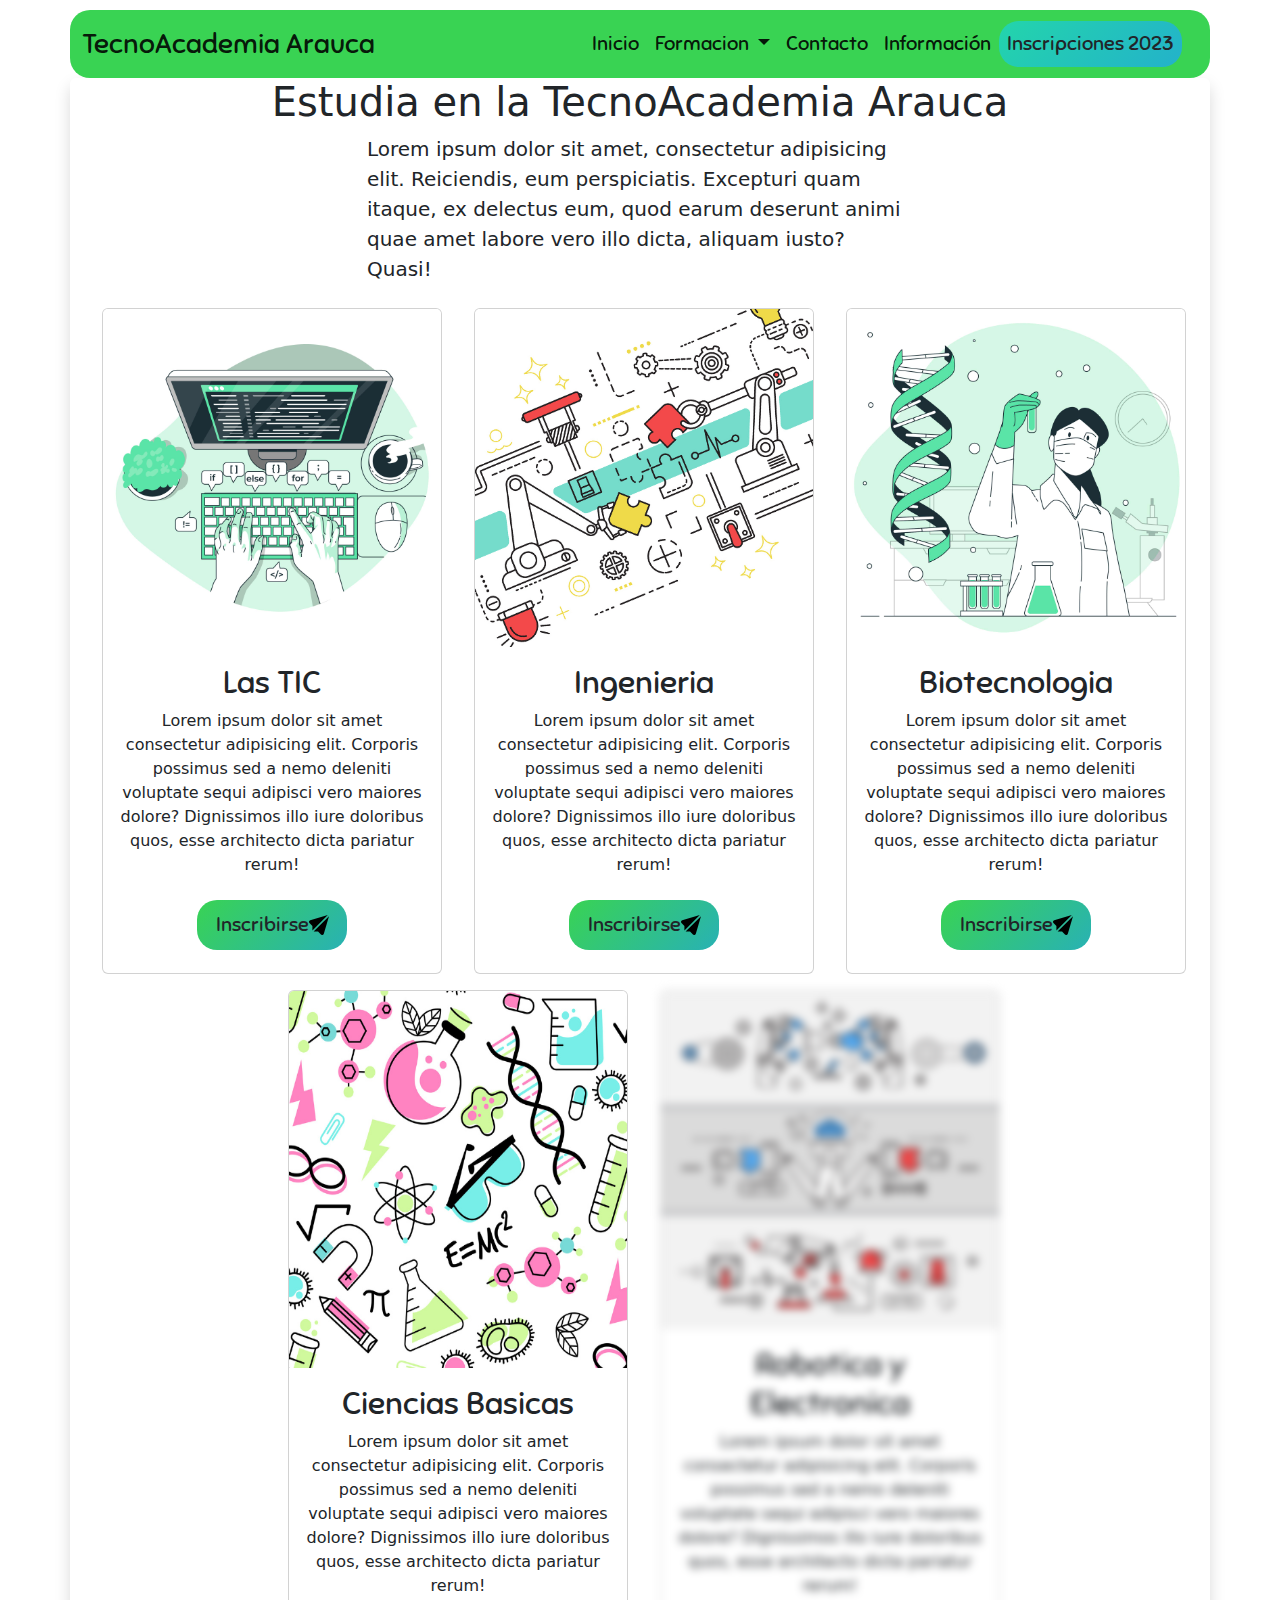
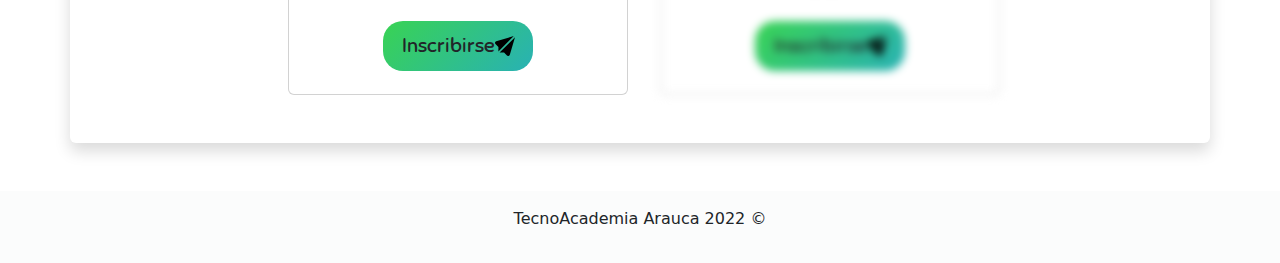
==== commit 499932ce: "Optmizicacion ligera del Index" ====
--- a/index.html
+++ b/index.html
@@ -159,7 +159,7 @@
                 </div>
                 <!--? Separador de Linea, comienzo de nueva fila -->
                 <div class="row mb-5">
-                    <div class="col-sm-8 mx-auto">
+                    <div class="col-sm-8 mx-auto mb-5">
                         <div class="row mt-3">
                             <div class="col-sm ms-2">
                                 <!--* Linea de formacion de Ciencias Basicas -->
@@ -183,7 +183,7 @@
                             </div>
                             <div class="col-sm ms-2" >
                                 <!--* Linea de Formacion Robotica -->
-                                <div class="card linea-formacion h-100">
+                                <div class="card linea-formacion h-100" style="filter: blur(4px);">
                                     <img src="assets/img/2-roboti-banner.jpg" class="card-img-top h-100 w-100" alt="...">
                                     <div class="card-body">
                                         <h5 class="card-title titulo-linea" id="cbasicas">Robotica y Electronica</h5>
--- a/assets/style.css
+++ b/assets/style.css
@@ -6,7 +6,7 @@
     *font-family: 'Sniglet', cursive;
     ?font-family: 'Inter', sans-serif
 */
-@import url(css/menu.css);
+
 /* Importamos los estilos que estan por serpardo */
 
 /* Estilo de colo con paleta de colores sena */
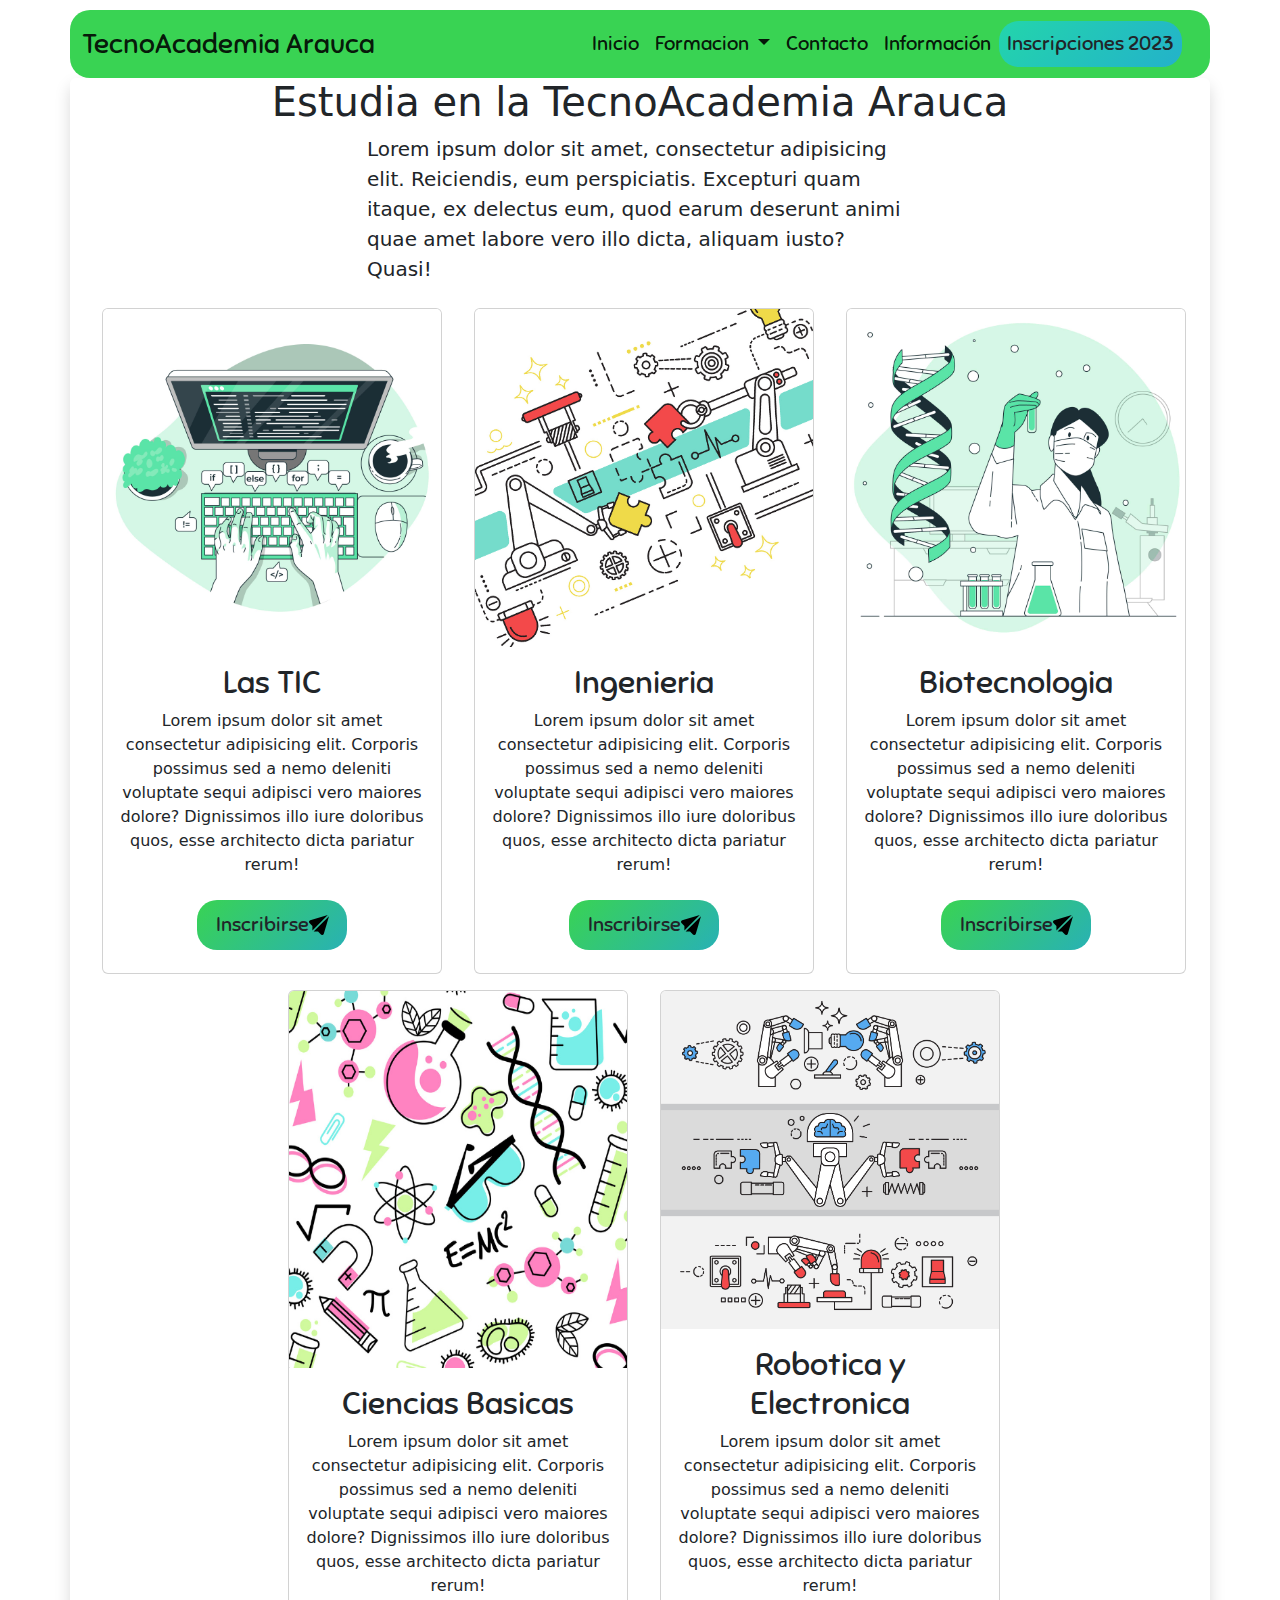
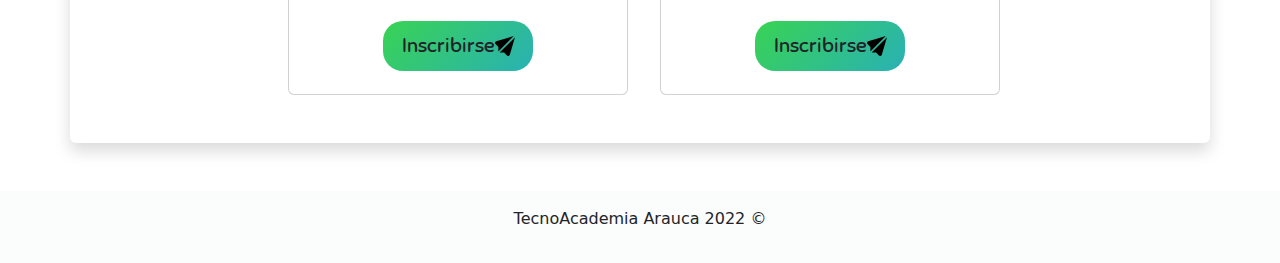
==== commit 565c768b: "Orden de Formulario" ====
--- a/index.html
+++ b/index.html
@@ -183,7 +183,7 @@
                             </div>
                             <div class="col-sm ms-2" >
                                 <!--* Linea de Formacion Robotica -->
-                                <div class="card linea-formacion h-100" style="filter: blur(4px);">
+                                <div class="card linea-formacion h-100">
                                     <img src="assets/img/2-roboti-banner.jpg" class="card-img-top h-100 w-100" alt="...">
                                     <div class="card-body">
                                         <h5 class="card-title titulo-linea" id="cbasicas">Robotica y Electronica</h5>
